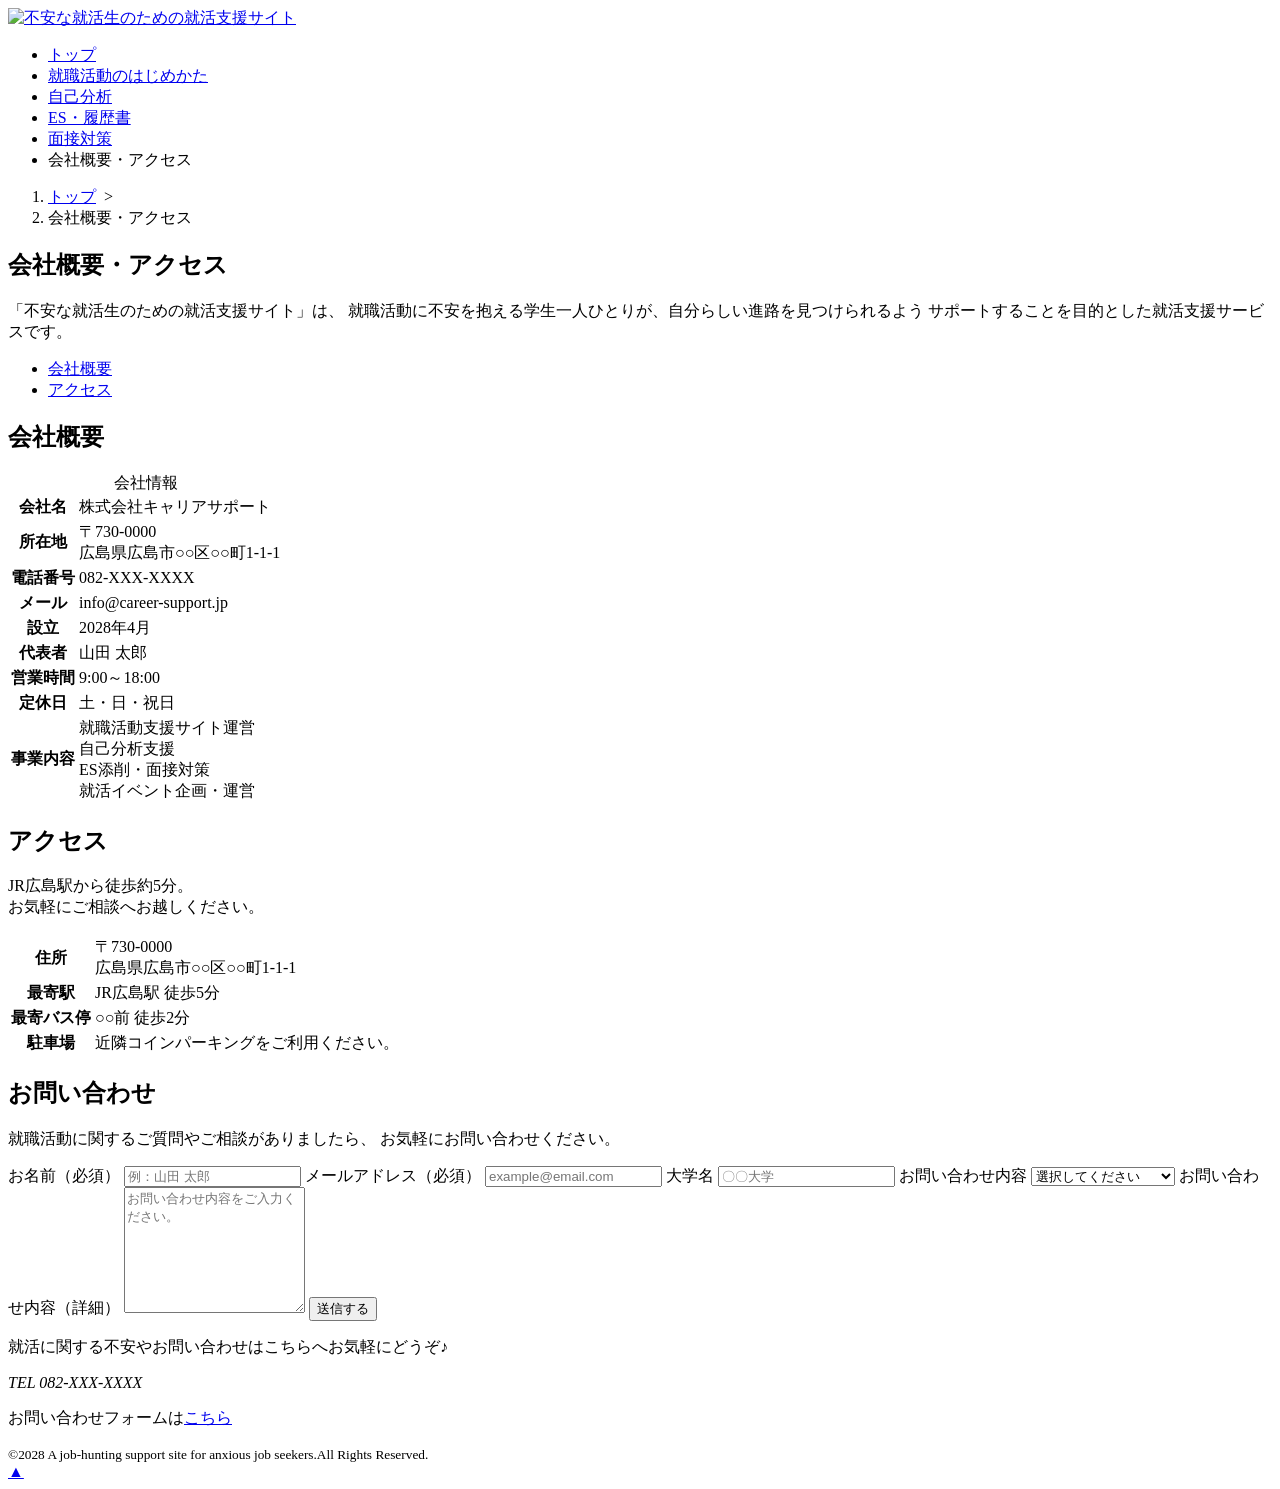
==== company.html @ be8da9ba "Add files via upload" ====
<!DOCTYPE html>
<html lang="ja">

<head>
    <meta charset="UTF-8">
    <title>会社概要・アクセス：不安な就活生のための就活支援サイト</title>
    <link rel="stylesheet" href="css/mystyle.css">
    <meta name="description" content="不安な就活生のための就活支援サイトを運営する会社の概要とアクセスをご紹介します。">
    <meta name="viewport" content="width=device-width">
</head>

<body>

    <header>
        <div class="header-in">
            <a href="index.html" id="pagetop">
                <img src="image/MySiteロゴ.PNG" width="100" height="56" alt="不安な就活生のための就活支援サイト">
            </a>

            <nav>
                <ul>
                    <li><a href="index.html">トップ</a></li>
                    <li><a href="point.html">就職活動のはじめかた</a></li>
                    <li><a href="zikobunnseki.html">自己分析</a></li>
                    <li><a href="ES.rirekisyo.html">ES・履歴書</a></li>
                    <li><a href="mensetu.html">面接対策</a></li>
                    <li>会社概要・アクセス</li>
                </ul>
            </nav>

        </div>
    </header>

    <article class="page">

        <ol>
            <li><a href="index.html">トップ</a>&nbsp;&nbsp;&gt;</li>
            <li>会社概要・アクセス</li>
        </ol>

        <h1 class="sub-h1">会社概要・アクセス</h1>

        <p>
            「不安な就活生のための就活支援サイト」は、
            就職活動に不安を抱える学生一人ひとりが、自分らしい進路を見つけられるよう
            サポートすることを目的とした就活支援サービスです。
        </p>

        <nav class="company-nav">
            <ul>
                <li><a href="#company">会社概要</a></li>
                <li><a href="#access">アクセス</a></li>
            </ul>
        </nav>

        <section id="company">

            <h2>会社概要</h2>

            <table class="company-table">

                <caption>会社情報</caption>

                <tr>
                    <th>会社名</th>
                    <td>株式会社キャリアサポート</td>
                </tr>

                <tr>
                    <th>所在地</th>
                    <td>〒730-0000<br>
                        広島県広島市○○区○○町1-1-1</td>
                </tr>

                <tr>
                    <th>電話番号</th>
                    <td>082-XXX-XXXX</td>
                </tr>

                <tr>
                    <th>メール</th>
                    <td>info@career-support.jp</td>
                </tr>

                <tr>
                    <th>設立</th>
                    <td>2028年4月</td>
                </tr>

                <tr>
                    <th>代表者</th>
                    <td>山田 太郎</td>
                </tr>

                <tr>
                    <th>営業時間</th>
                    <td>9:00～18:00</td>
                </tr>

                <tr>
                    <th>定休日</th>
                    <td>土・日・祝日</td>
                </tr>

                <tr>
                    <th>事業内容</th>
                    <td>
                        就職活動支援サイト運営<br>
                        自己分析支援<br>
                        ES添削・面接対策<br>
                        就活イベント企画・運営
                    </td>
                </tr>

            </table>


        </section>

        <section id="access">

            <h2>アクセス</h2>

            <p>
                JR広島駅から徒歩約5分。<br>
                お気軽にご相談へお越しください。
            </p>

            <table class="company-table">

                <tr>
                    <th>住所</th>
                    <td>〒730-0000<br>
                        広島県広島市○○区○○町1-1-1</td>
                </tr>

                <tr>
                    <th>最寄駅</th>
                    <td>JR広島駅 徒歩5分</td>
                </tr>

                <tr>
                    <th>最寄バス停</th>
                    <td>○○前 徒歩2分</td>
                </tr>

                <tr>
                    <th>駐車場</th>
                    <td>近隣コインパーキングをご利用ください。</td>
                </tr>

            </table>

        </section>
        <section>
            <h2>お問い合わせ</h2>
            <p>
                就職活動に関するご質問やご相談がありましたら、
                お気軽にお問い合わせください。
            </p>

            <form>

                <label>お名前（必須）</label>

                <input type="text" placeholder="例：山田 太郎" required>

                <label>メールアドレス（必須）</label>

                <input type="email" placeholder="example@email.com" required>

                <label>大学名</label>

                <input type="text" placeholder="〇〇大学">

                <label>お問い合わせ内容</label>

                <select>

                    <option>選択してください</option>

                    <option>就活について</option>

                    <option>自己分析について</option>

                    <option>ES・履歴書について</option>

                    <option>面接について</option>

                    <option>イベントについて</option>

                    <option>その他</option>

                </select>

                <label>お問い合わせ内容（詳細）</label>

                <textarea rows="8" placeholder="お問い合わせ内容をご入力ください。"></textarea>

                <input type="submit" value="送信する">

            </form>
        </section>

    </article>

    <footer>

        <p>
            就活に関する不安やお問い合わせはこちらへお気軽にどうぞ♪
        </p>

        <address>
            TEL 082-XXX-XXXX
        </address>
        <p>お問い合わせフォームは<a href="company.html">こちら</a></p>

        <small>
            &copy;2028 A job-hunting support site for anxious job seekers.All Rights Reserved.
        </small>




    </footer>

    <a href="#" id="top-btn">▲</a>

</body>

</html>
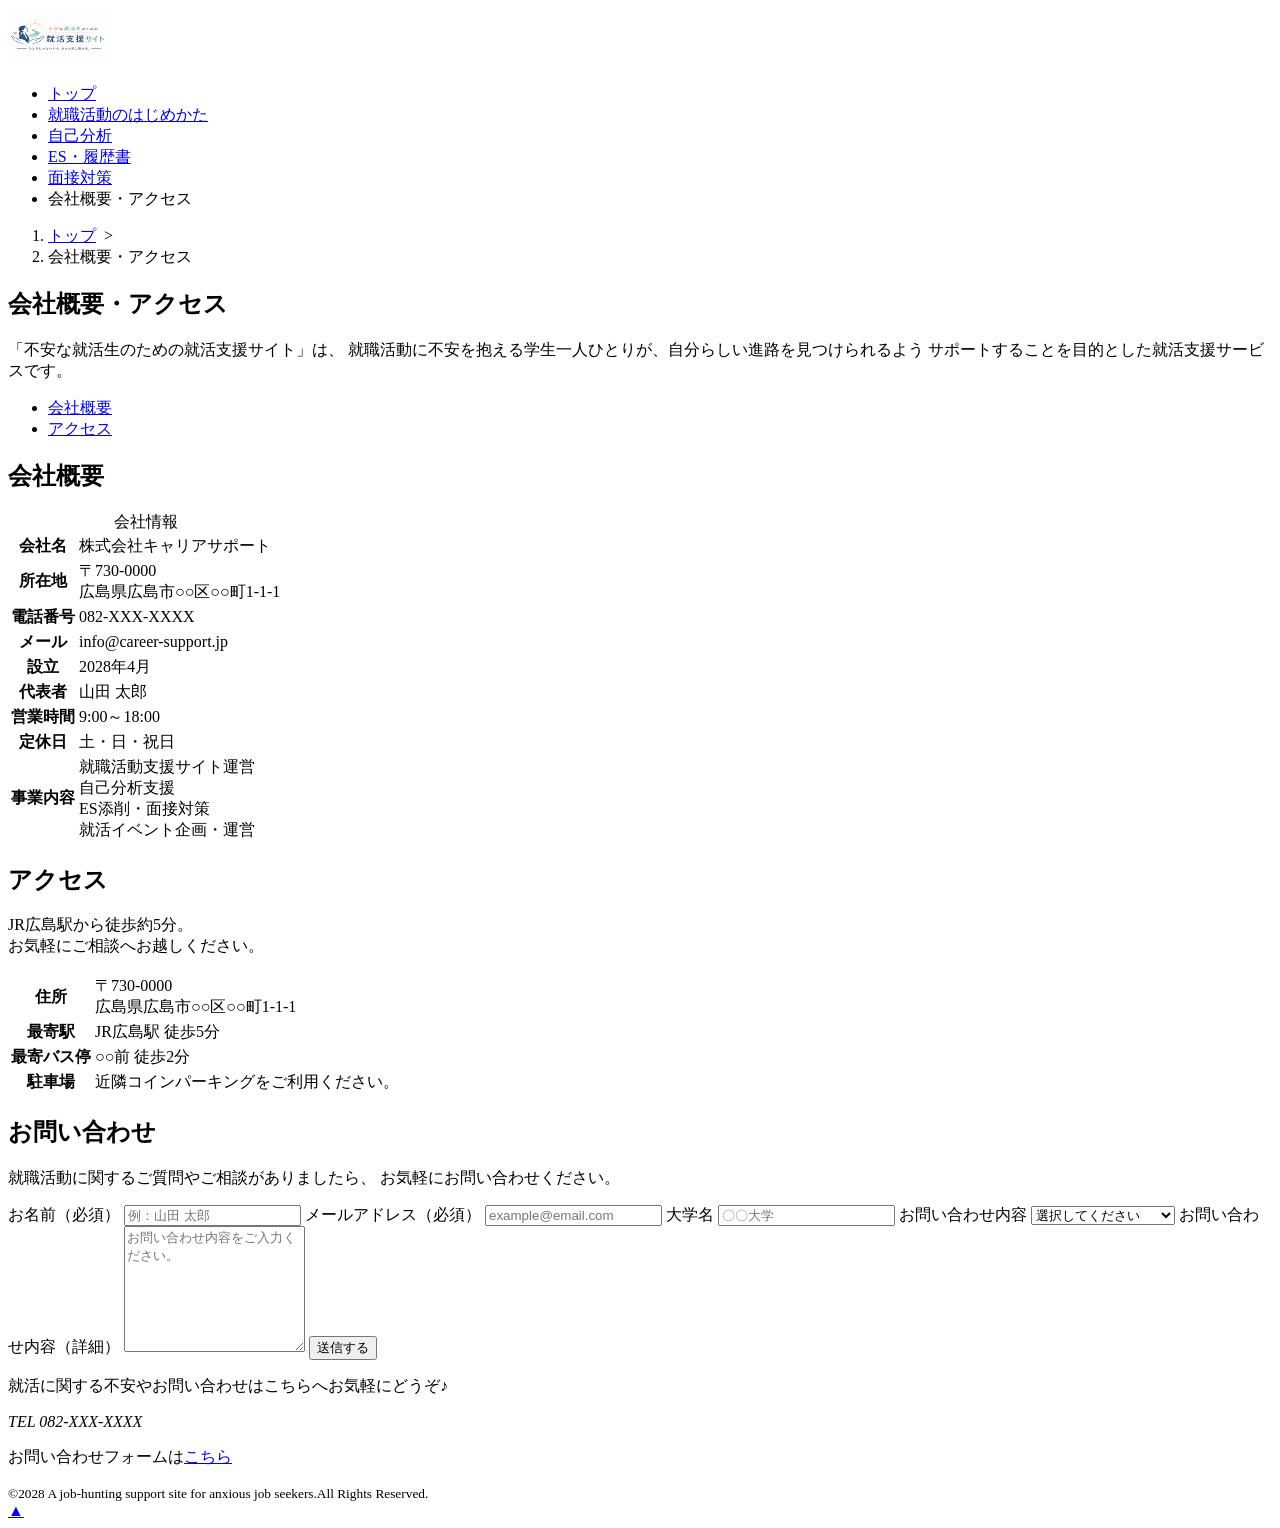
==== commit d2c64cb1: "Add files via upload" ====
--- a/company.html
+++ b/company.html
@@ -4,7 +4,7 @@
 <head>
     <meta charset="UTF-8">
     <title>会社概要・アクセス：不安な就活生のための就活支援サイト</title>
-    <link rel="stylesheet" href="css/mystyle.css">
+    <link rel="stylesheet" href="css/Mystyle.css">
     <meta name="description" content="不安な就活生のための就活支援サイトを運営する会社の概要とアクセスをご紹介します。">
     <meta name="viewport" content="width=device-width">
 </head>
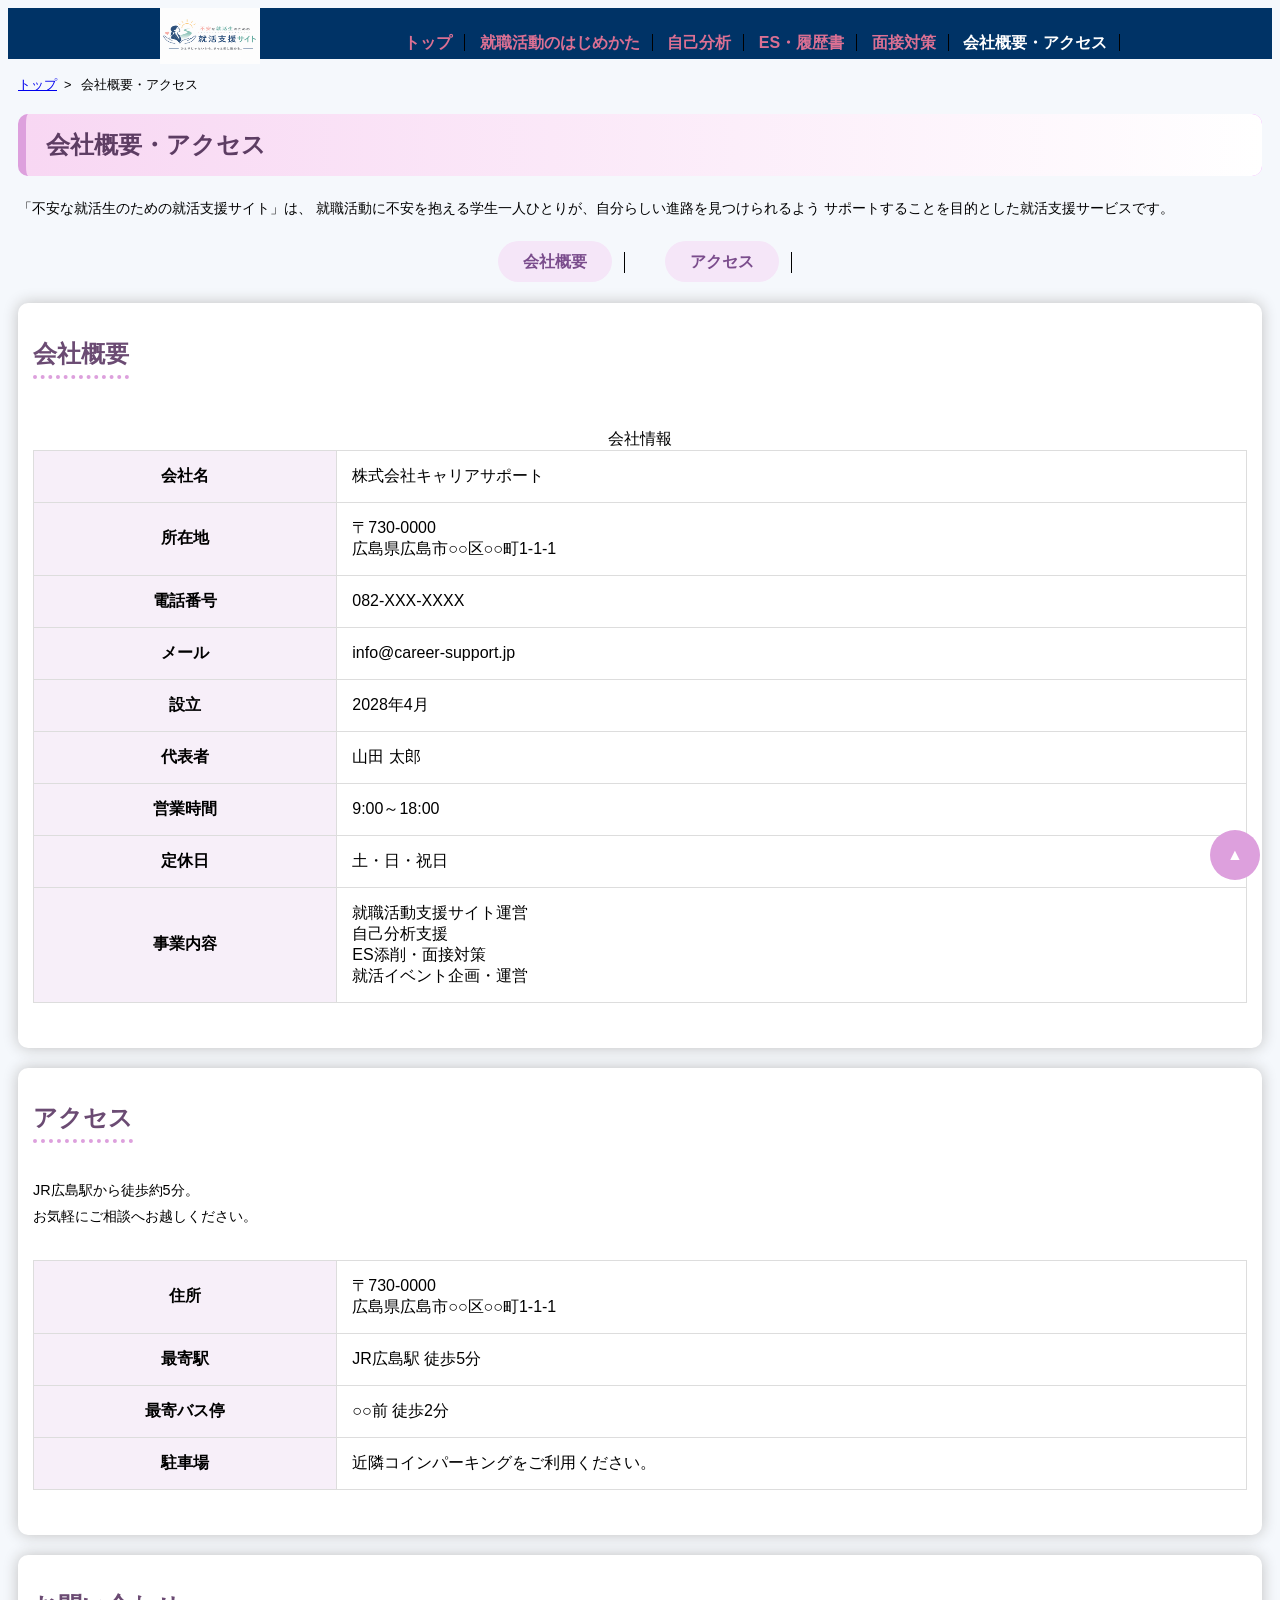
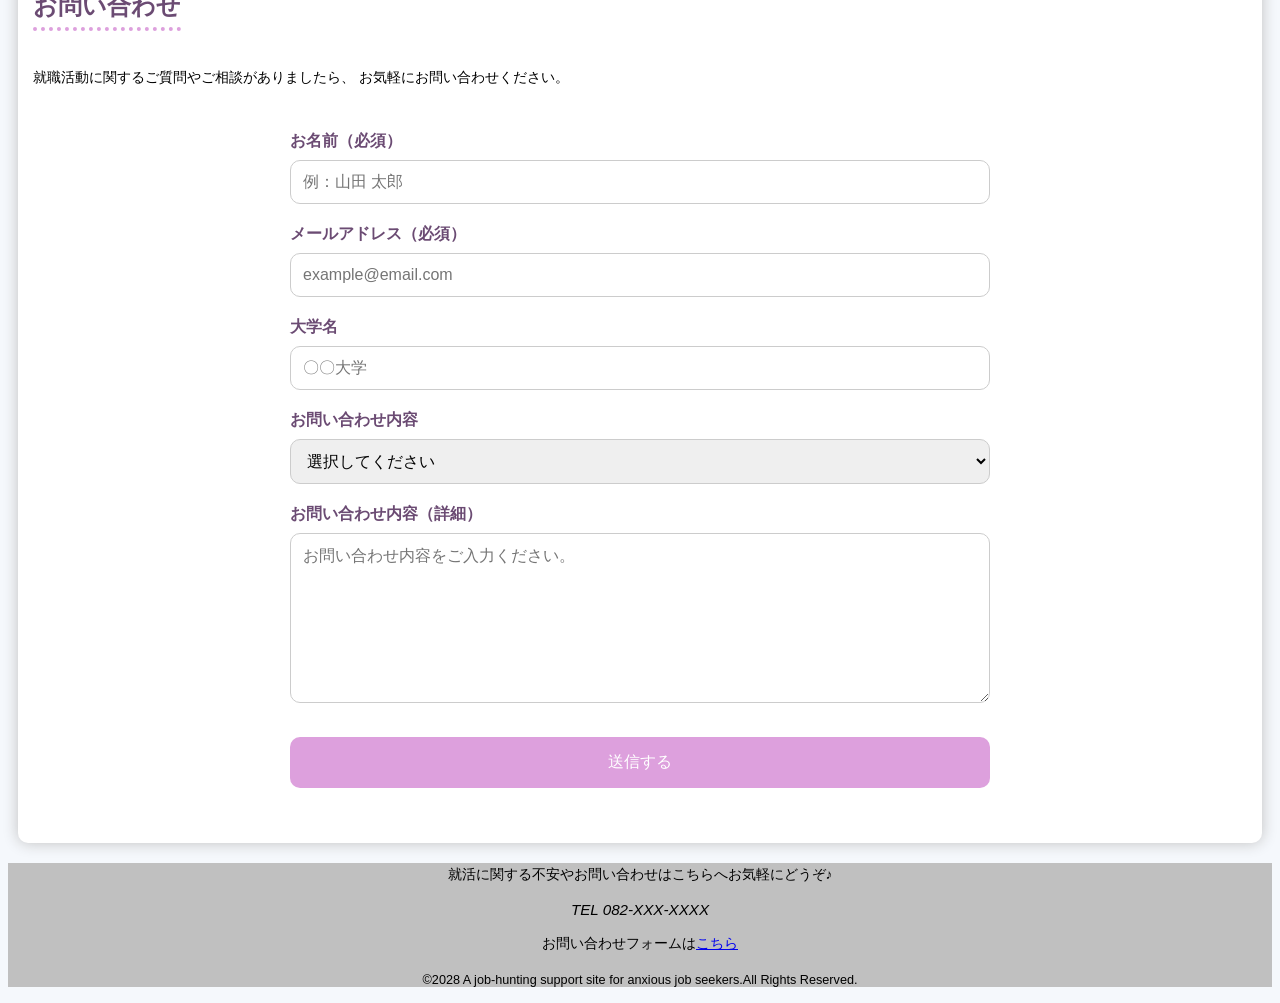
==== commit 617b5768: "Add files via upload" ====
--- a/company.html
+++ b/company.html
@@ -4,7 +4,7 @@
 <head>
     <meta charset="UTF-8">
     <title>会社概要・アクセス：不安な就活生のための就活支援サイト</title>
-    <link rel="stylesheet" href="css/Mystyle.css">
+    <link rel="stylesheet" href="CSS/Mystyle.css">
     <meta name="description" content="不安な就活生のための就活支援サイトを運営する会社の概要とアクセスをご紹介します。">
     <meta name="viewport" content="width=device-width">
 </head>
--- a/CSS/Mystyle.css
+++ b/CSS/Mystyle.css
@@ -0,0 +1,293 @@
+@charset "utf-8";
+body{font-family: "メイリオ","Hiragino Sans",sans-serif;}
+
+h1{background:linear-gradient(90deg,#f8d7f3,#ffffff);
+    border-left:8px solid plum;
+    padding:15px 20px;
+    border-radius:10px;
+    color:#5d3d63;}
+
+h2{display:inline-block;
+    border-bottom:4px dotted plum;
+    padding-bottom:5px;
+    color:#6b4b73;}
+
+footer{text-align: center;
+    background-color: #c0c0c0;}
+
+.subhead{background-color:#2e8162 ;} 
+
+.navy {color: #000080;}
+
+.red{color: #ff0000;}
+
+article h1{background-color: #ef88ff;}
+
+body{background-color: #f5f8fc;}
+
+header{background-color: #003366;color: #ffffff;}
+
+article{position: relative;
+clear: both;
+width: 960px;
+margin-left: auto;
+margin-right: auto;}
+
+.point-img{box-shadow: 0px 0px 10px 3px #aaaaaa;
+border-radius: 10px;
+float: right;
+margin-left: 20px;
+margin-bottom: 10px;}
+
+.sentou{clear: both;text-align: right;}
+
+ol li{display: inline;
+margin-right: 5px;
+font-size: 80%;}
+
+ol{padding-left: 0;}
+
+.page{padding-left: 10px;
+padding-right: 10px;}
+
+nav ul a{text-decoration: none;color: palevioletred;}
+
+nav ul a:hover{color: blueviolet;}
+
+/*959以下の場合*/
+@media(max-width:959px){header img{float:none;}
+nav ul{text-align: left;
+padding: 0;
+margin-left: 10px;}}
+
+article{width: auto;}
+article img{max-width: 100%;
+height: auto;}
+
+.header-in{width: auto;}
+
+/*600px以下の場合*/
+@media(max-width:600px)
+{nav li{font-size:75%;
+padding-left: 2px;
+padding-right: 2px;}}
+
+footer{font-size: 95%;}
+
+.catch{top: 5px;left: 10px;}
+
+.point-img{float: none;}
+
+ul time{border-radius: 10px;
+background-color: #999999;
+color: #ffffff;
+font-size: 90%;
+padding-left: 5px;
+padding-right: 5px;
+margin-right: 5px;}
+
+header img{float: left;}
+.header-in{max-width: 960px;
+width: 100%;
+margin-left:auto;
+margin-right: auto;}
+
+.catch{position: absolute;
+top: 130px;
+left: 170px;
+color: #ffffff;
+text-shadow: 0px 5px 10px #000000;
+background-color: rgba(0, 0, 0, 0.2)}
+
+p{font-size: 90%;
+line-height: 1.8;}
+
+ul time{border-radius: 10px;
+background-color: #ef88ff;
+color: #ffffff;
+font-size: 90%;
+padding-left: 5px;
+padding-right: 5px;
+margin-right: 5px;}
+
+nav ul{font-weight: bold;
+text-align: right;
+padding-top: 25px;
+padding-bottom: 5px;
+margin: 0;}
+
+nav li{display: inline;
+padding-left: 10px;
+padding-right: 12px;
+border-right: 1px solid #000000;}
+
+#top-btn {position: fixed;
+    bottom: 20px;
+    right: 20px;
+    width: 50px;
+    height: 50px;
+    border-radius: 50%;
+    background: plum;
+    color: white;
+    display: flex;
+    justify-content: center;
+    align-items: center;
+    text-decoration: none;
+    z-index: 9999;}
+
+#top-btn:hover {opacity: 0.8;}
+
+#top-btn{transition: 0.3s;}
+
+#top-btn:hover{opacity: 0.8;
+    transform: scale(1.1);}
+
+section{background-color: #ffffff;
+    padding: 15px;
+    margin-bottom: 20px;
+    border-radius: 10px;
+    box-shadow: 0 0 15px #c0c0c0;}
+
+.company-nav ul{display:flex;
+    justify-content:center;
+    gap:30px;
+    list-style:none;
+    margin:30px 0;
+    padding:0;}
+
+.company-nav a{background:#f5e6f8;
+    color:#7a4c8c;
+    padding:12px 25px;
+    border-radius:30px;
+    text-decoration:none;
+    transition:.3s;}
+
+.company-nav a:hover{background:plum;
+    color:#fff;}
+
+.company-img{width:100%;
+    max-width:700px;
+    display:block;
+    margin:25px auto;
+    border-radius:15px;
+    box-shadow:0 5px 15px rgba(0,0,0,.15);}
+
+.company-table{width:100%;
+    border-collapse:collapse;
+    margin:30px 0;}
+
+.company-table th{width:25%;
+    background:#f7eff9;
+    padding:15px;}
+
+.company-table td{padding:15px;}
+
+.company-table th,
+.company-table td{border:1px solid #ddd;}
+
+.point-box{display:flex;
+    align-items:flex-start;
+    gap:40px;
+    margin:50px 0;}
+
+.point-img{width:320px;
+    height:auto;
+    border-radius:15px;
+    box-shadow:0 5px 15px rgba(0,0,0,.15);
+    flex-shrink:0;}
+
+.point-text{flex:1;}
+
+.point-text p{ line-height:2;}
+
+section{animation: fadeIn 1s;}
+
+@keyframes fadeIn{
+
+    from{opacity:0;
+transform:translateY(20px);}
+
+    to{opacity:1;
+transform:translateY(0);}}
+
+.card{transition:.3s;}
+
+.card:hover{transform:translateY(-8px);
+
+box-shadow:0 10px 25px rgba(0,0,0,.2);}
+
+details{
+    margin:15px 0;
+    border:1px solid #e5d8e8;
+    border-radius:10px;
+    background:#fff;
+    overflow:hidden;
+}
+
+summary{
+    padding:15px;
+    background:#f9effb;
+    cursor:pointer;
+    font-weight:bold;
+    color:#6b4b73;
+    list-style:none;
+}
+
+summary::-webkit-details-marker{display:none;}
+
+summary::after{content:"＋";
+    float:right;
+    font-size:20px;}
+
+details[open] summary::after{content:"－";}
+
+details p{padding:15px;
+    line-height:1.8;}
+
+    form{width:80%;
+
+    max-width:700px;
+
+    margin:40px auto;}
+
+form label{display:block;
+
+    margin-top:20px;
+
+    font-weight:bold;
+
+    color:#6b4b73;}
+
+form input,
+form select,
+form textarea{width:100%;
+
+    padding:12px;
+
+    margin-top:8px;
+
+    border:1px solid #ccc;
+
+    border-radius:10px;
+
+    box-sizing:border-box;
+
+    font-size:16px;}
+
+form textarea{resize:vertical;}
+
+input[type="submit"]{background:plum;
+
+    color:white;
+
+    border:none;
+
+    padding:15px;
+
+    margin-top:30px;
+
+    cursor:pointer;
+
+    transition:.3s;}
+
+input[type="submit"]:hover{background:#c86cc8;}
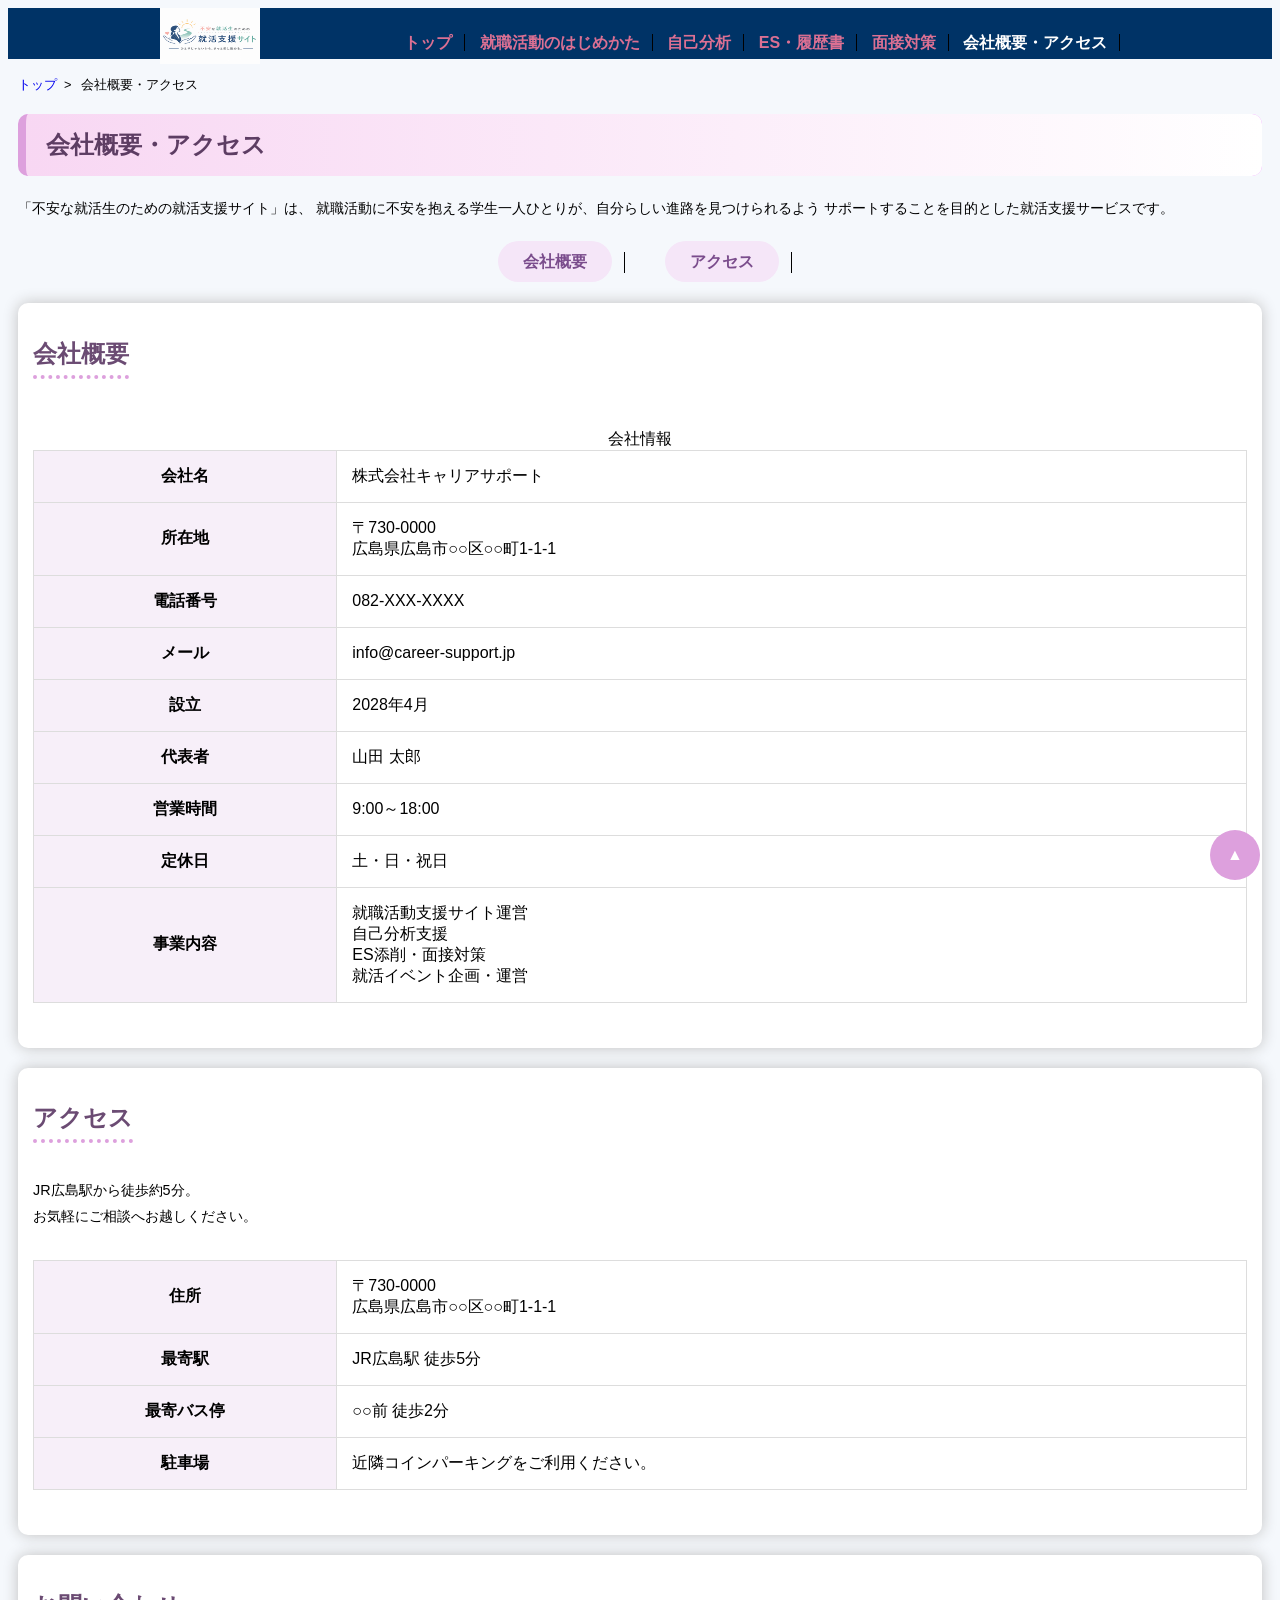
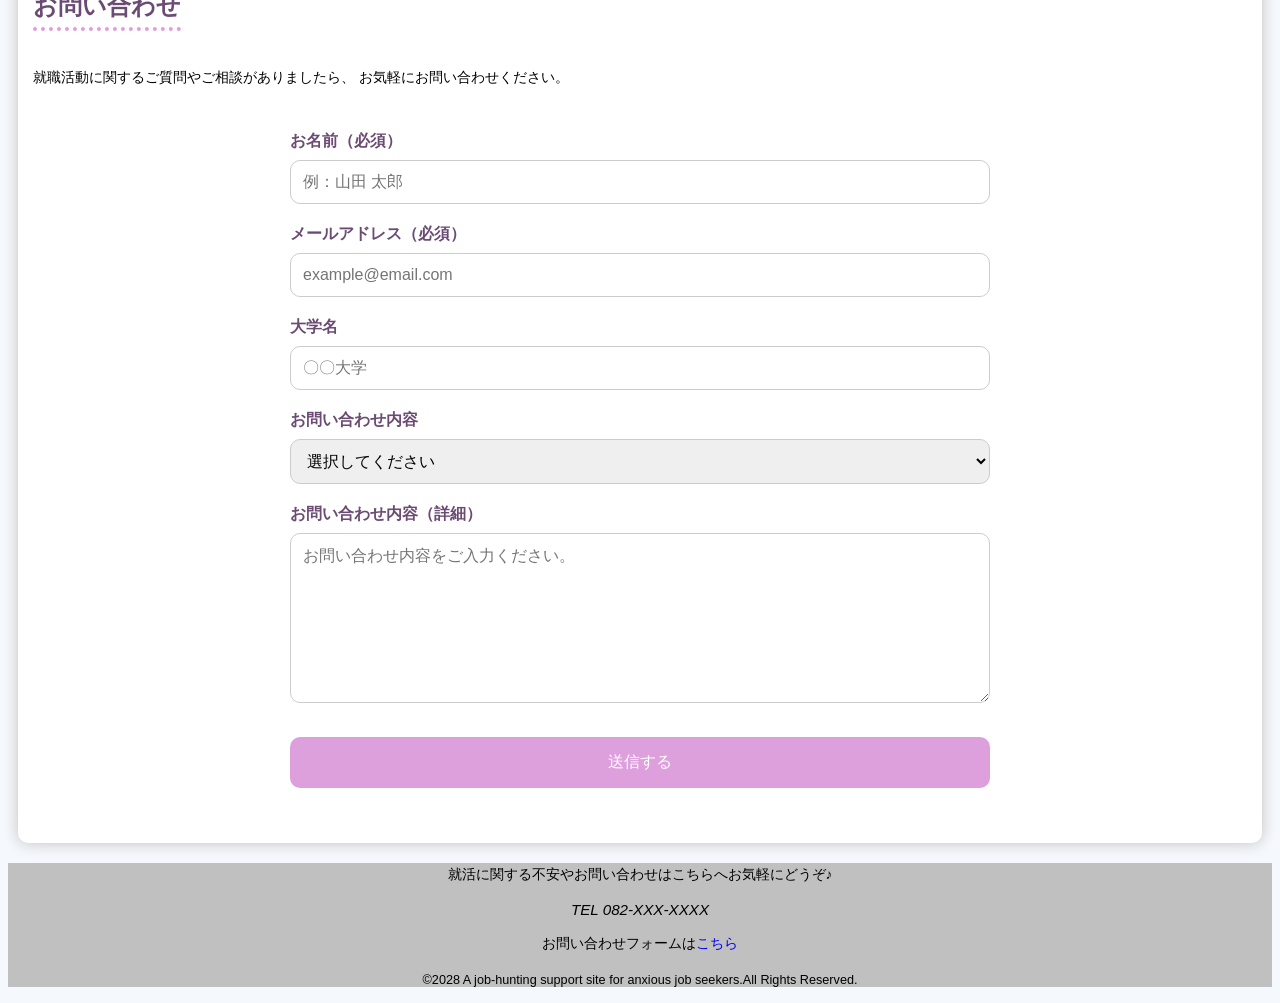
==== commit 3287ffbb: "Add files via upload" ====
--- a/company.html
+++ b/company.html
@@ -4,7 +4,7 @@
 <head>
     <meta charset="UTF-8">
     <title>会社概要・アクセス：不安な就活生のための就活支援サイト</title>
-    <link rel="stylesheet" href="CSS/Mystyle.css">
+    <link rel="stylesheet" href="css/mystyle.css">
     <meta name="description" content="不安な就活生のための就活支援サイトを運営する会社の概要とアクセスをご紹介します。">
     <meta name="viewport" content="width=device-width">
 </head>
@@ -23,7 +23,7 @@
                     <li><a href="point.html">就職活動のはじめかた</a></li>
                     <li><a href="zikobunnseki.html">自己分析</a></li>
                     <li><a href="ES.rirekisyo.html">ES・履歴書</a></li>
-                    <li><a href="mensetu.html">面接対策</a></li>
+                    <li><a href="mensetutaisaku.html">面接対策</a></li>
                     <li>会社概要・アクセス</li>
                 </ul>
             </nav>
@@ -159,48 +159,34 @@
                 お気軽にお問い合わせください。
             </p>
 
-            <form>
-
-                <label>お名前（必須）</label>
-
-                <input type="text" placeholder="例：山田 太郎" required>
-
-                <label>メールアドレス（必須）</label>
-
-                <input type="email" placeholder="example@email.com" required>
-
-                <label>大学名</label>
-
-                <input type="text" placeholder="〇〇大学">
-
-                <label>お問い合わせ内容</label>
-
-                <select>
-
-                    <option>選択してください</option>
-
-                    <option>就活について</option>
-
-                    <option>自己分析について</option>
-
-                    <option>ES・履歴書について</option>
-
-                    <option>面接について</option>
-
-                    <option>イベントについて</option>
-
-                    <option>その他</option>
-
-                </select>
-
-                <label>お問い合わせ内容（詳細）</label>
-
-                <textarea rows="8" placeholder="お問い合わせ内容をご入力ください。"></textarea>
-
-                <input type="submit" value="送信する">
-
-            </form>
-        </section>
+<form action="thanks.html">
+
+    <label>お名前（必須）</label>
+    <input type="text" name="name" placeholder="例：山田 太郎" required>
+
+    <label>メールアドレス（必須）</label>
+    <input type="email" name="email" placeholder="example@email.com" required>
+
+    <label>大学名</label>
+    <input type="text" name="university" placeholder="〇〇大学">
+
+    <label>お問い合わせ内容</label>
+    <select name="category">
+        <option>選択してください</option>
+        <option>就活について</option>
+        <option>自己分析について</option>
+        <option>ES・履歴書について</option>
+        <option>面接について</option>
+        <option>イベントについて</option>
+        <option>その他</option>
+    </select>
+
+    <label>お問い合わせ内容（詳細）</label>
+    <textarea name="message" rows="8" placeholder="お問い合わせ内容をご入力ください。"></textarea>
+
+    <input type="submit" value="送信する">
+
+</form>        </section>
 
     </article>
 
--- a/css/mystyle.css
+++ b/css/mystyle.css
@@ -0,0 +1,318 @@
+@charset "utf-8";
+body{font-family: "メイリオ","Hiragino Sans",sans-serif;}
+
+h1{background:linear-gradient(90deg,#f8d7f3,#ffffff);
+    border-left:8px solid plum;
+    padding:15px 20px;
+    border-radius:10px;
+    color:#5d3d63;}
+
+h2{display:inline-block;
+    border-bottom:4px dotted plum;
+    padding-bottom:5px;
+    color:#6b4b73;}
+
+footer{text-align: center;
+    background-color: #c0c0c0;}
+
+.subhead{background-color:#2e8162 ;} 
+
+.navy {color: #000080;}
+
+.red{color: #ff0000;}
+
+article h1{background-color: #ef88ff;}
+
+body{background-color: #f5f8fc;}
+
+header{background-color: #003366;color: #ffffff;}
+
+article{position: relative;
+clear: both;
+width: 960px;
+margin-left: auto;
+margin-right: auto;}
+
+.point-img{float:none;
+    width:320px;
+    height:auto;
+    border-radius:15px;
+    box-shadow:0 5px 15px rgba(0,0,0,.15);
+    flex-shrink:0;}
+    
+.sentou{clear: both;text-align: right;}
+
+ol li{display: inline;
+margin-right: 5px;
+font-size: 80%;}
+
+ol{padding-left: 0;}
+
+.page{padding-left: 10px;
+padding-right: 10px;}
+
+nav ul a{text-decoration: none;color: palevioletred;}
+
+nav ul a:hover{color: blueviolet;}
+
+/*959以下の場合*/
+@media(max-width:959px){header img{float:none;}}
+
+@media (max-width:600px){
+
+nav ul{display:flex;
+    flex-wrap:wrap;
+    justify-content:center;
+    padding:10px 0;}
+
+nav li{padding:5px;
+    border-right:none;}}
+
+article{width: auto;}
+article img{max-width: 100%;
+height: auto;}
+
+.header-in{width: auto;}
+
+/*600px以下の場合*/
+@media(max-width:600px)
+{nav li{font-size:75%;
+padding-left: 2px;
+padding-right: 2px;}}
+
+footer{font-size: 95%;}
+
+.catch{top: 5px;left: 10px;}
+
+.point-img{float: none;}
+
+ul time{border-radius: 10px;
+background-color: #999999;
+color: #ffffff;
+font-size: 90%;
+padding-left: 5px;
+padding-right: 5px;
+margin-right: 5px;}
+
+header img{float: left;}
+.header-in{max-width: 960px;
+width: 100%;
+margin-left:auto;
+margin-right: auto;}
+
+.catch{position: absolute;
+top: 130px;
+left: 170px;
+color: #ffffff;
+text-shadow: 0px 5px 10px #000000;
+background-color: rgba(0, 0, 0, 0.2)}
+
+p{font-size: 90%;
+line-height: 1.8;}
+
+ul time{border-radius: 10px;
+background-color: #ef88ff;
+color: #ffffff;
+font-size: 90%;
+padding-left: 5px;
+padding-right: 5px;
+margin-right: 5px;}
+
+nav ul{font-weight: bold;
+text-align: right;
+padding-top: 25px;
+padding-bottom: 5px;
+margin: 0;}
+
+nav li{display: inline;
+padding-left: 10px;
+padding-right: 12px;
+border-right: 1px solid #000000;}
+
+#top-btn {position: fixed;
+    bottom: 20px;
+    right: 20px;
+    width: 50px;
+    height: 50px;
+    border-radius: 50%;
+    background: plum;
+    color: white;
+    display: flex;
+    justify-content: center;
+    align-items: center;
+    text-decoration: none;
+    z-index: 9999;}
+
+#top-btn:hover {opacity: 0.8;}
+
+#top-btn{transition: 0.3s;}
+
+#top-btn:hover{opacity: 0.8;
+    transform: scale(1.1);}
+
+section{background-color: #ffffff;
+    padding: 15px;
+    margin-bottom: 20px;
+    border-radius: 10px;
+    box-shadow: 0 0 15px #c0c0c0;}
+
+.company-nav ul{display:flex;
+    justify-content:center;
+    gap:30px;
+    list-style:none;
+    margin:30px 0;
+    padding:0;}
+
+.company-nav a{background:#f5e6f8;
+    color:#7a4c8c;
+    padding:12px 25px;
+    border-radius:30px;
+    text-decoration:none;
+    transition:.3s;}
+
+.company-nav a:hover{background:plum;
+    color:#fff;}
+
+.company-img{width:100%;
+    max-width:700px;
+    display:block;
+    margin:25px auto;
+    border-radius:15px;
+    box-shadow:0 5px 15px rgba(0,0,0,.15);}
+
+.company-table{width:100%;
+    border-collapse:collapse;
+    margin:30px 0;}
+
+.company-table th{width:25%;
+    background:#f7eff9;
+    padding:15px;}
+
+.company-table td{padding:15px;}
+
+.company-table th,
+.company-table td{border:1px solid #ddd;}
+
+.point-box{display:flex;
+    align-items:flex-start;
+    gap:40px;
+    margin:50px 0;}
+
+.point-img{width:320px;
+    height:auto;
+    border-radius:15px;
+    box-shadow:0 5px 15px rgba(0,0,0,.15);
+    flex-shrink:0;}
+
+.point-text{flex:1;}
+
+.point-text p{ line-height:2;}
+
+section{animation: fadeIn 1s;}
+
+@keyframes fadeIn{
+
+    from{opacity:0;
+transform:translateY(20px);}
+
+    to{opacity:1;
+transform:translateY(0);}}
+
+.card{transition:.3s;}
+
+.card:hover{transform:translateY(-8px);
+
+box-shadow:0 10px 25px rgba(0,0,0,.2);}
+
+details{
+    margin:15px 0;
+    border:1px solid #e5d8e8;
+    border-radius:10px;
+    background:#fff;
+    overflow:hidden;
+}
+
+summary{
+    padding:15px;
+    background:#f9effb;
+    cursor:pointer;
+    font-weight:bold;
+    color:#6b4b73;
+    list-style:none;
+}
+
+summary::-webkit-details-marker{display:none;}
+
+summary::after{content:"＋";
+    float:right;
+    font-size:20px;}
+
+details[open] summary::after{content:"－";}
+
+details p{padding:15px;
+    line-height:1.8;}
+
+    form{width:80%;
+
+    max-width:700px;
+
+    margin:40px auto;}
+
+form label{display:block;
+
+    margin-top:20px;
+
+    font-weight:bold;
+
+    color:#6b4b73;}
+
+form input,
+form select,
+form textarea{width:100%;
+
+    padding:12px;
+
+    margin-top:8px;
+
+    border:1px solid #ccc;
+
+    border-radius:10px;
+
+    box-sizing:border-box;
+
+    font-size:16px;}
+
+form textarea{resize:vertical;}
+
+input[type="submit"]{background:plum;
+
+    color:white;
+
+    border:none;
+
+    padding:15px;
+
+    margin-top:30px;
+
+    cursor:pointer;
+
+    transition:.3s;}
+
+input[type="submit"]:hover{background:#c86cc8;}
+
+a:link{text-decoration:none;}
+
+a:visited{text-decoration:none;}
+
+a:active{opacity:0.9;}
+@media print{#top-btn{display:none;}
+
+    nav{display:none;}}
+
+@media (max-width:600px){
+
+.point-box{flex-direction:column;
+    align-items:center;}
+
+.point-img{width:100%;
+    max-width:350px;}}
